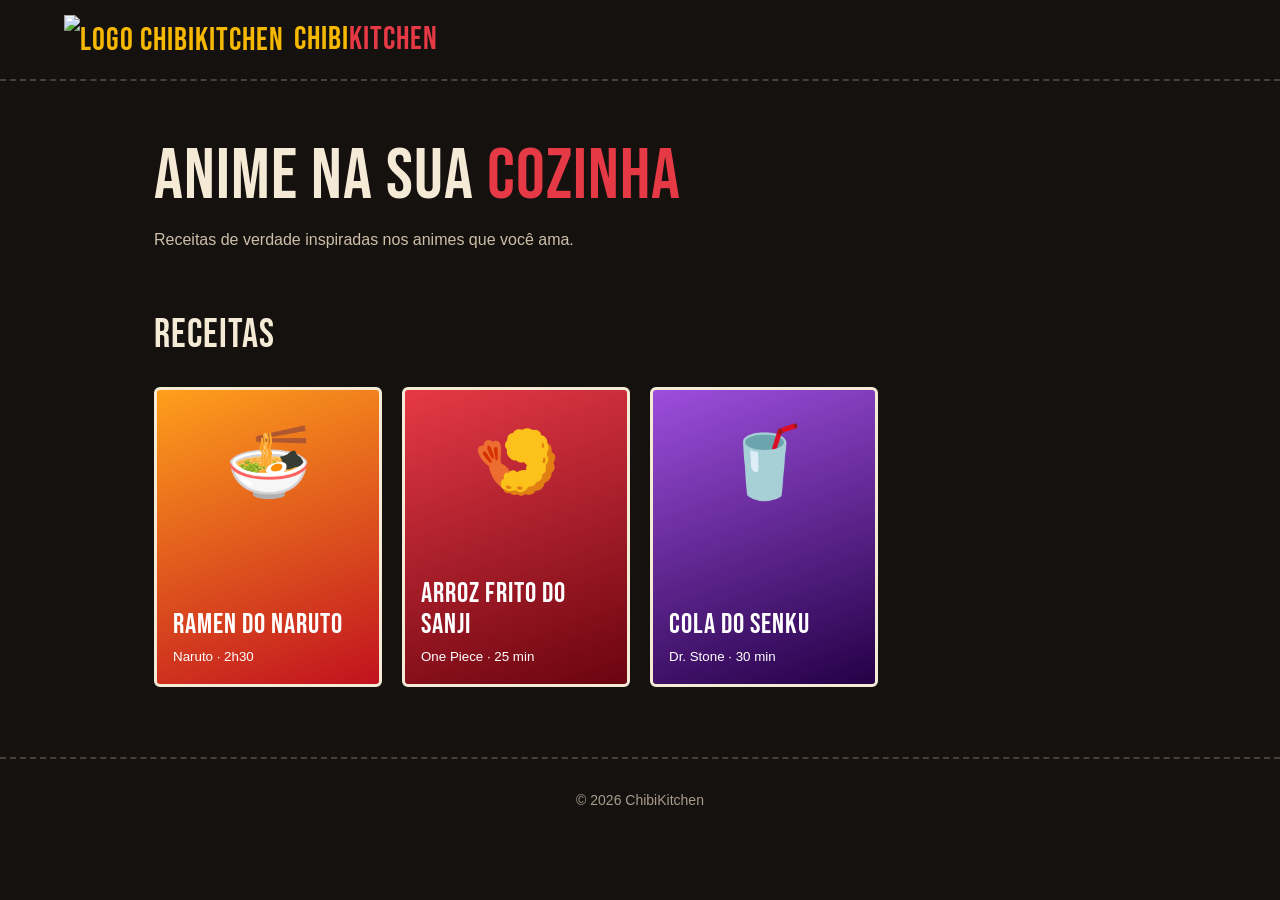
==== index.html @ 0630d631 "Atualização das receitas" ====
<!DOCTYPE html>
<html lang="pt-BR">

<head>
    <meta charset="UTF-8">
    <meta name="viewport" content="width=device-width, initial-scale=1">
    <title>ChibiKitchen</title>
    <link href="https://fonts.googleapis.com/css2?family=Bebas+Neue&display=swap" rel="stylesheet">
    <link rel="stylesheet" href="index.css">
</head>

<body>

    <!-- TOPO -->
    <header class="topo">
        <a class="logo" href="index.html">
            <img src="logo.png" alt="Logo ChibiKitchen">
            <span>Chibi<b>Kitchen</b></span>
        </a>
    </header>

    <!-- APRESENTAÇÃO -->
    <section class="hero">
        <h1>Anime na sua <span>cozinha</span></h1>
        <p>Receitas de verdade inspiradas nos animes que você ama.</p>
    </section>

    <!-- RECEITAS -->
    <main class="conteudo">
        <h2>Receitas</h2>

        <div class="grade">
            <a class="poster laranja" href="receita.html">
                <span class="emoji">🍜</span>
                <h3>Ramen do Naruto</h3>
                <small>Naruto · 2h30</small>
            </a>

            <a class="poster vermelho" href="receita-2.html">
                <span class="emoji">🍤</span>
                <h3>Arroz Frito do Sanji</h3>
                <small>One Piece · 25 min</small>
            </a>

            <a class="poster roxo" href="receita-3.html">
                <span class="emoji">🥤</span>
                <h3>Cola do Senku</h3>
                <small>Dr. Stone · 30 min</small>
            </a>
        </div>
    </main>

    <!-- RODAPÉ -->
    <footer>© 2026 ChibiKitchen</footer>

</body>

</html>
---- index.css ----
/* ===== GERAL ===== */
* {
    box-sizing: border-box;
    margin: 0;
    padding: 0;
}

body {
    font-family: Arial, sans-serif;
    background: #15110f;
    color: #f4ead5;
    line-height: 1.6;
}

a {
    color: inherit;
    text-decoration: none;
}

h1,
h2,
h3,
.logo {
    font-family: 'Bebas Neue', sans-serif;
    font-weight: normal;
    letter-spacing: 1px;
}

/* ===== TOPO ===== */
.topo {
    padding: 14px 5%;
    border-bottom: 2px dashed #4a3f37;
}

/* logo + nome lado a lado */
.logo {
    display: flex;
    align-items: center;
    gap: 10px;
    font-size: 32px;
    color: #f6b800;
}

.logo img {
    height: 50px;
}

.logo b {
    color: #e63946;
    font-weight: normal;
}

/* ===== APRESENTAÇÃO ===== */
.hero {
    max-width: 1100px;
    margin: auto;
    padding: 60px 5% 20px;
}

.hero h1 {
    font-size: 72px;
    line-height: 1;
}

.hero span {
    color: #e63946;
}

.hero p {
    margin-top: 14px;
    color: #cdbfa8;
    max-width: 500px;
}

/* ===== CONTEÚDO ===== */
.conteudo {
    max-width: 1100px;
    margin: auto;
    padding: 30px 5%;
}

.conteudo h2 {
    font-size: 40px;
    margin-bottom: 20px;
}

/* ===== CARDS (PÔSTERES) ===== */
.grade {
    display: grid;
    grid-template-columns: repeat(auto-fill, minmax(200px, 1fr));
    gap: 20px;
}

.poster {
    height: 300px;
    padding: 16px;
    border: 3px solid #f4ead5;
    border-radius: 6px;
    color: white;
    display: flex;
    flex-direction: column;
    justify-content: flex-end;
}

.poster:hover {
    transform: scale(1.04);
}

.emoji {
    font-size: 70px;
    text-align: center;
    margin-bottom: auto;
}

.poster h3 {
    font-size: 28px;
    line-height: 1.1;
}

.poster small {
    margin-top: 6px;
}

/* cores dos pôsteres */
.laranja {
    background: linear-gradient(160deg, #ff9f1c, #c1121f);
}

.vermelho {
    background: linear-gradient(160deg, #e63946, #6a040f);
}

.roxo {
    background: linear-gradient(160deg, #9d4edd, #240046);
}

/* ===== RODAPÉ ===== */
footer {
    text-align: center;
    padding: 30px;
    margin-top: 40px;
    border-top: 2px dashed #4a3f37;
    font-size: 14px;
    color: #a89c8a;
}

/* celular */
@media (max-width: 600px) {
    .hero h1 {
        font-size: 48px;
    }
}
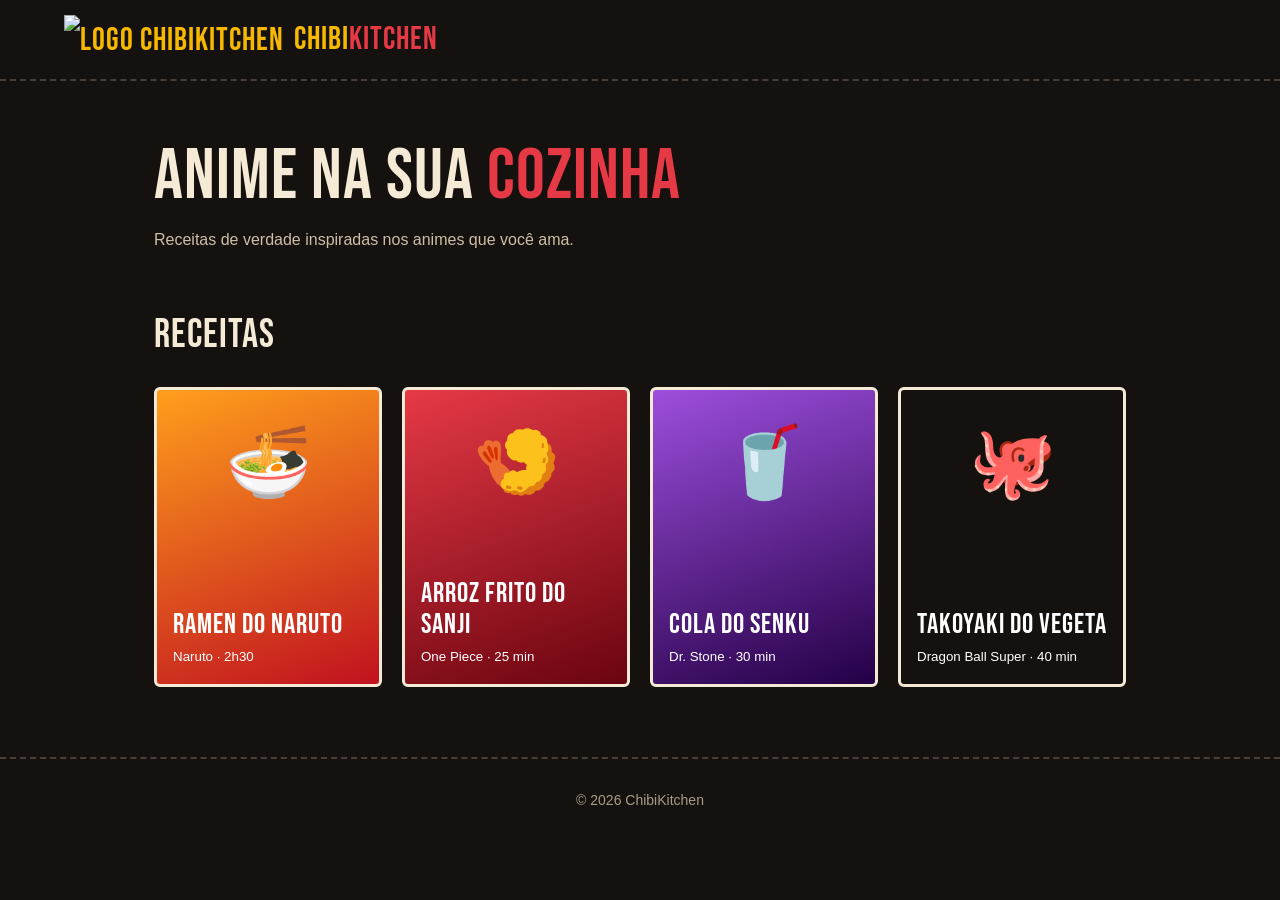
==== commit 3fe11f18: "Adição da ultima receita" ====
--- a/index.html
+++ b/index.html
@@ -47,6 +47,12 @@
                 <h3>Cola do Senku</h3>
                 <small>Dr. Stone · 30 min</small>
             </a>
+
+            <a class="poster azul" href="receita-4.html">
+                <span class="emoji">🐙</span>
+                <h3>Takoyaki do Vegeta</h3>
+                <small>Dragon Ball Super · 40 min</small>
+            </a>
         </div>
     </main>
 
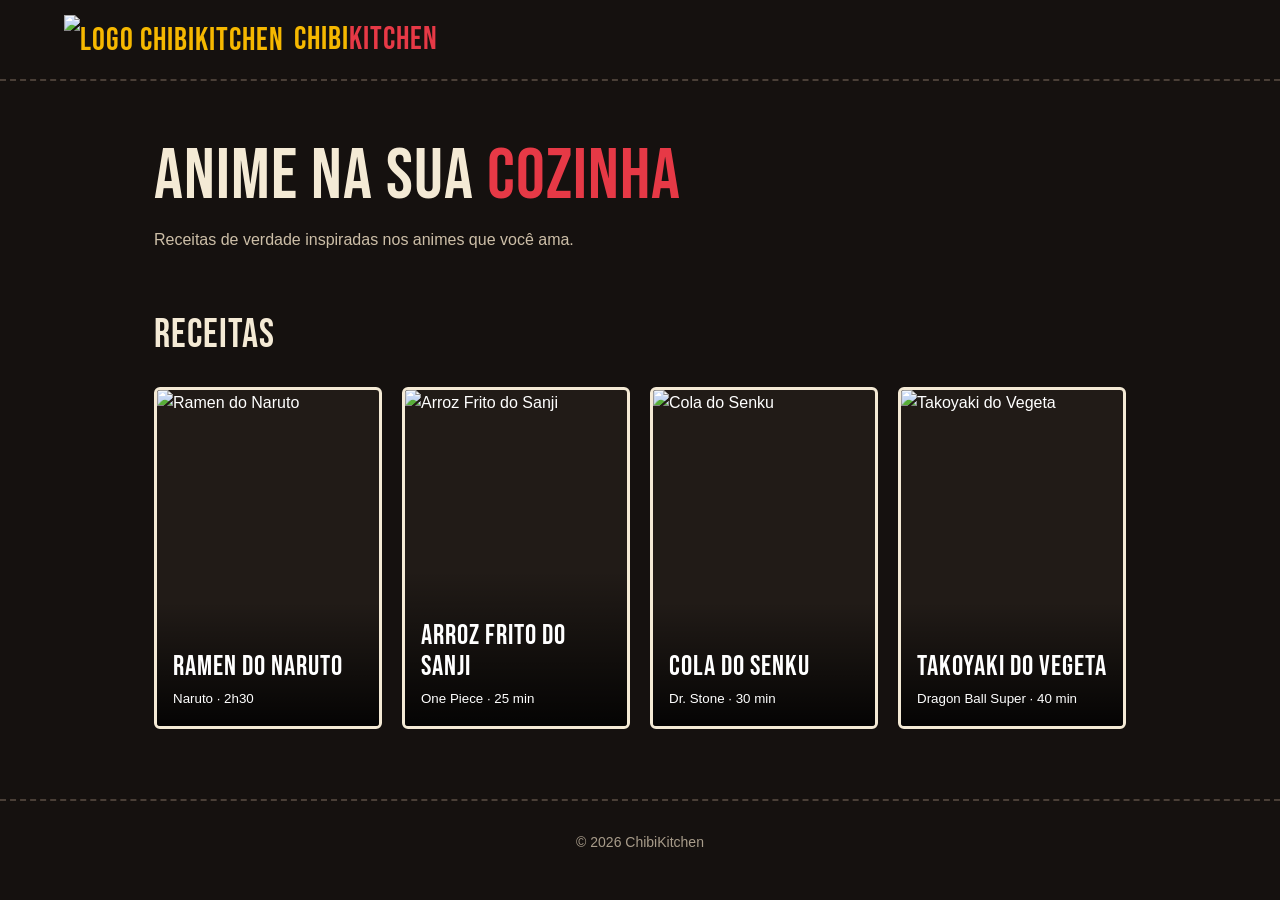
==== commit 9d3fb39e: "Atualização dos posters" ====
--- a/index.html
+++ b/index.html
@@ -30,29 +30,40 @@
         <h2>Receitas</h2>
 
         <div class="grade">
-            <a class="poster laranja" href="receita.html">
-                <span class="emoji">🍜</span>
-                <h3>Ramen do Naruto</h3>
-                <small>Naruto · 2h30</small>
+
+            <!-- Para trocar a imagem do pôster, mude o nome em src="..." -->
+            <a class="poster" href="receita.html">
+                <img src="naruto-poster.jpg" alt="Ramen do Naruto">
+                <div class="texto">
+                    <h3>Ramen do Naruto</h3>
+                    <small>Naruto · 2h30</small>
+                </div>
             </a>
 
-            <a class="poster vermelho" href="receita-2.html">
-                <span class="emoji">🍤</span>
-                <h3>Arroz Frito do Sanji</h3>
-                <small>One Piece · 25 min</small>
+            <a class="poster" href="receita-2.html">
+                <img src="sanji-poster.jpg" alt="Arroz Frito do Sanji">
+                <div class="texto">
+                    <h3>Arroz Frito do Sanji</h3>
+                    <small>One Piece · 25 min</small>
+                </div>
             </a>
 
-            <a class="poster roxo" href="receita-3.html">
-                <span class="emoji">🥤</span>
-                <h3>Cola do Senku</h3>
-                <small>Dr. Stone · 30 min</small>
+            <a class="poster" href="receita-3.html">
+                <img src="senku-poster.jpg" alt="Cola do Senku">
+                <div class="texto">
+                    <h3>Cola do Senku</h3>
+                    <small>Dr. Stone · 30 min</small>
+                </div>
             </a>
 
-            <a class="poster azul" href="receita-4.html">
-                <span class="emoji">🐙</span>
-                <h3>Takoyaki do Vegeta</h3>
-                <small>Dragon Ball Super · 40 min</small>
+            <a class="poster" href="receita-4.html">
+                <img src="vegeta-poster.jpg" alt="Takoyaki do Vegeta">
+                <div class="texto">
+                    <h3>Takoyaki do Vegeta</h3>
+                    <small>Dragon Ball Super · 40 min</small>
+                </div>
             </a>
+
         </div>
     </main>
 
--- a/index.css
+++ b/index.css
@@ -92,24 +92,42 @@
 }
 
 .poster {
-    height: 300px;
-    padding: 16px;
+    position: relative;
+    /* permite colocar imagem e texto por cima */
+    display: block;
+    aspect-ratio: 2 / 3;
+    /* proporção fixa de pôster */
     border: 3px solid #f4ead5;
     border-radius: 6px;
+    overflow: hidden;
+    /* corta a imagem nos cantos */
+    background: #211b17;
+    /* cor que aparece se a imagem não carregar */
     color: white;
-    display: flex;
-    flex-direction: column;
-    justify-content: flex-end;
 }
 
 .poster:hover {
     transform: scale(1.04);
 }
 
-.emoji {
-    font-size: 70px;
-    text-align: center;
-    margin-bottom: auto;
+/* a imagem enche o card sem esticar */
+.poster img {
+    position: absolute;
+    top: 0;
+    left: 0;
+    width: 100%;
+    height: 100%;
+    object-fit: cover;
+}
+
+/* texto por cima da imagem, com fundo escuro para dar para ler */
+.poster .texto {
+    position: absolute;
+    bottom: 0;
+    left: 0;
+    right: 0;
+    padding: 50px 16px 16px;
+    background: linear-gradient(to top, rgba(0, 0, 0, 0.85), transparent);
 }
 
 .poster h3 {
@@ -118,20 +136,8 @@
 }
 
 .poster small {
+    display: block;
     margin-top: 6px;
-}
-
-/* cores dos pôsteres */
-.laranja {
-    background: linear-gradient(160deg, #ff9f1c, #c1121f);
-}
-
-.vermelho {
-    background: linear-gradient(160deg, #e63946, #6a040f);
-}
-
-.roxo {
-    background: linear-gradient(160deg, #9d4edd, #240046);
 }
 
 /* ===== RODAPÉ ===== */
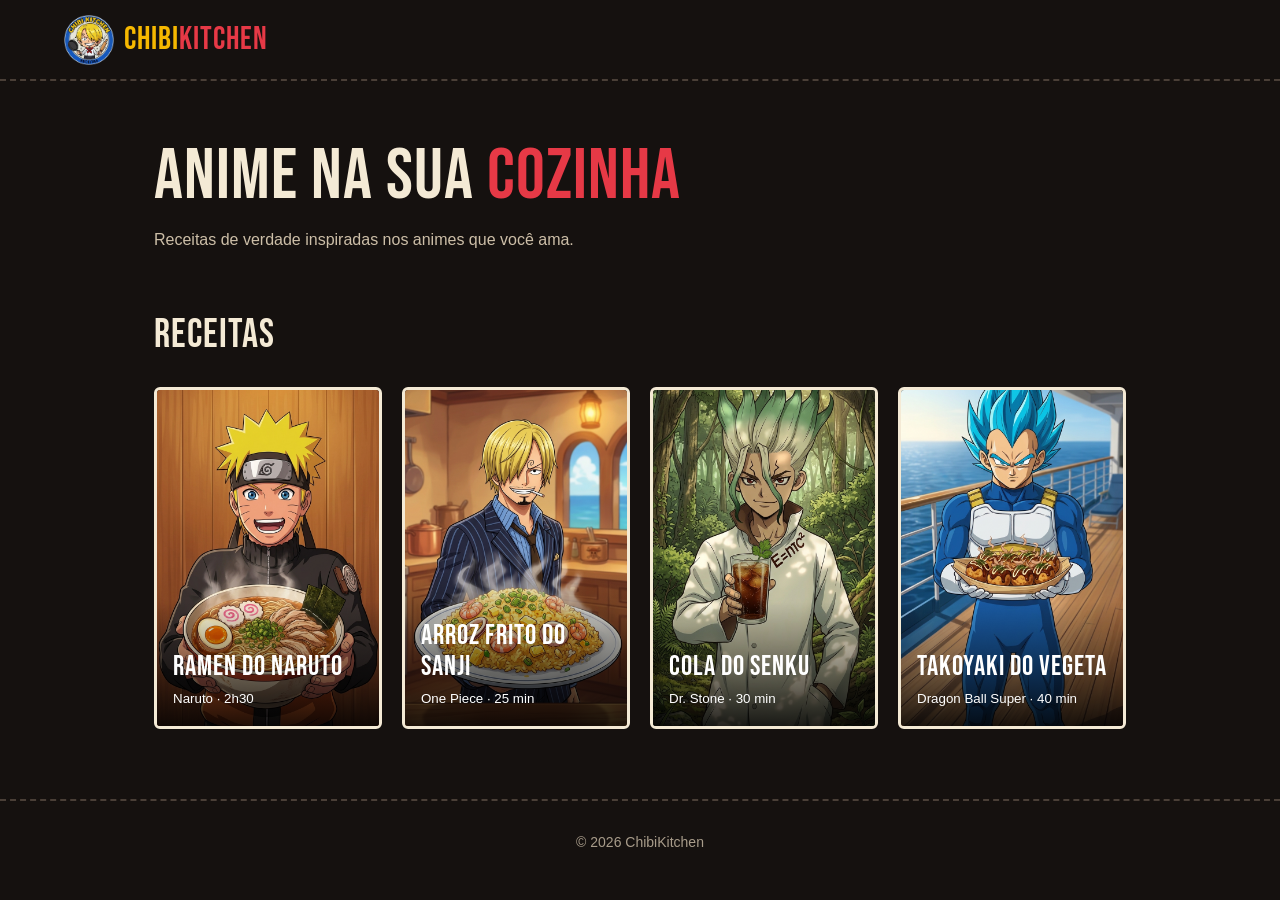
==== commit 4b8c86d4: "Adição de fotos nos posters" ====
--- a/index.html
+++ b/index.html
@@ -14,7 +14,7 @@
     <!-- TOPO -->
     <header class="topo">
         <a class="logo" href="index.html">
-            <img src="logo.png" alt="Logo ChibiKitchen">
+            <img src="imgs/logo.png" alt="Logo ChibiKitchen">
             <span>Chibi<b>Kitchen</b></span>
         </a>
     </header>
@@ -33,7 +33,7 @@
 
             <!-- Para trocar a imagem do pôster, mude o nome em src="..." -->
             <a class="poster" href="receita.html">
-                <img src="naruto-poster.jpg" alt="Ramen do Naruto">
+                <img src="imgs/Naruto.jpg" alt="Ramen do Naruto">
                 <div class="texto">
                     <h3>Ramen do Naruto</h3>
                     <small>Naruto · 2h30</small>
@@ -41,7 +41,7 @@
             </a>
 
             <a class="poster" href="receita-2.html">
-                <img src="sanji-poster.jpg" alt="Arroz Frito do Sanji">
+                <img src="imgs/Sanji.jpg" alt="Arroz Frito do Sanji">
                 <div class="texto">
                     <h3>Arroz Frito do Sanji</h3>
                     <small>One Piece · 25 min</small>
@@ -49,7 +49,7 @@
             </a>
 
             <a class="poster" href="receita-3.html">
-                <img src="senku-poster.jpg" alt="Cola do Senku">
+                <img src="imgs/Doutor.jpg" alt="Cola do Senku">
                 <div class="texto">
                     <h3>Cola do Senku</h3>
                     <small>Dr. Stone · 30 min</small>
@@ -57,7 +57,7 @@
             </a>
 
             <a class="poster" href="receita-4.html">
-                <img src="vegeta-poster.jpg" alt="Takoyaki do Vegeta">
+                <img src="imgs/Vegeta.jpg" alt="Takoyaki do Vegeta">
                 <div class="texto">
                     <h3>Takoyaki do Vegeta</h3>
                     <small>Dragon Ball Super · 40 min</small>
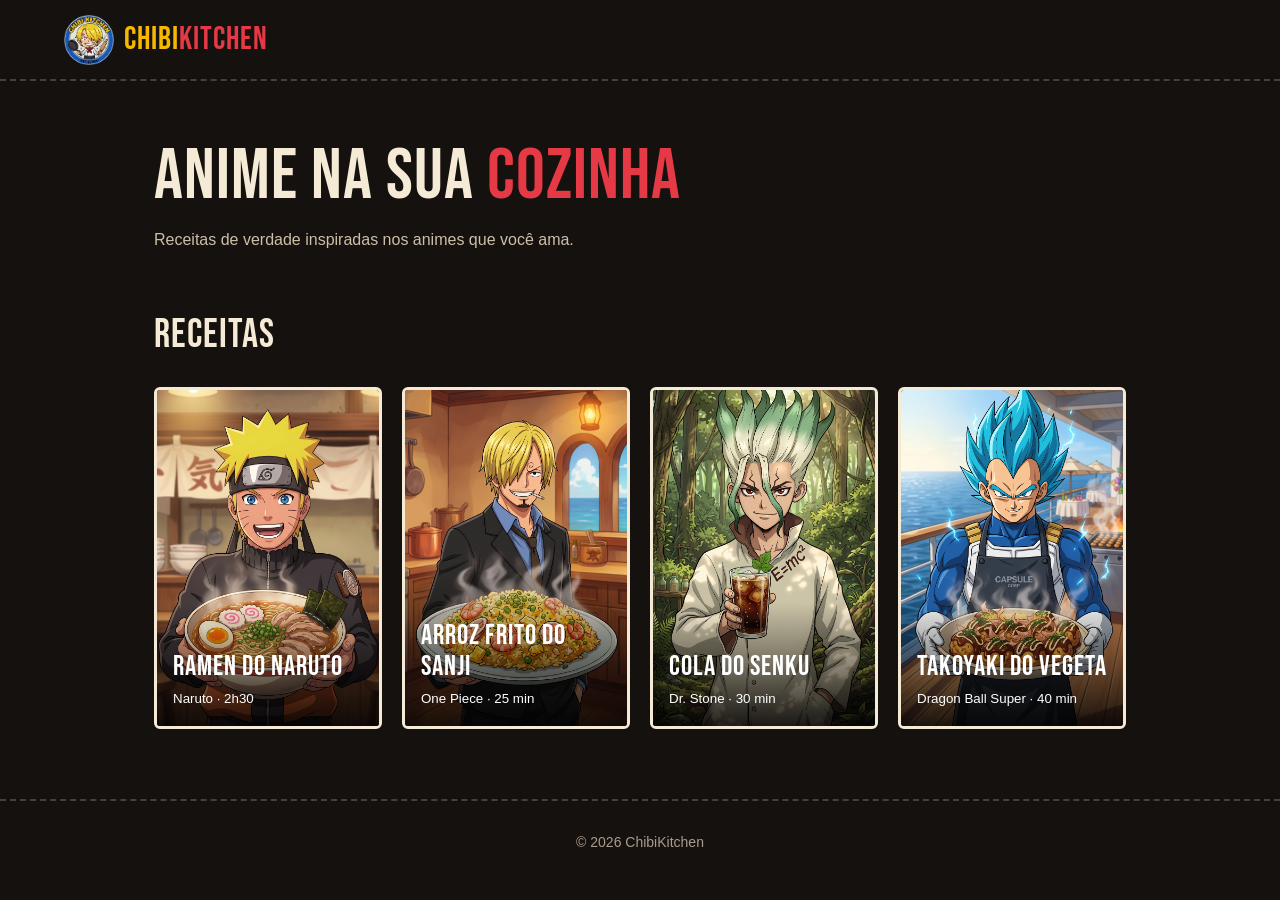
==== commit c6514112: "Atualização de fundo do site" ====
--- a/index.html
+++ b/index.html
@@ -10,6 +10,9 @@
 </head>
 
 <body>
+
+    <!-- fundo do anime (aparece ao passar o mouse nos pôsteres) -->
+    <div class="fundo-anime" id="fundo-anime" aria-hidden="true"></div>
 
     <!-- TOPO -->
     <header class="topo">
@@ -31,8 +34,10 @@
 
         <div class="grade">
 
-            <!-- Para trocar a imagem do pôster, mude o nome em src="..." -->
-            <a class="poster" href="receita.html">
+            <!-- Pôster: imagem do cartão (src="..." da <img>).
+             Fundo ao passar o mouse: outra imagem, indicada em data-fundo="..." no <a>.
+             Coloque os fundos em imgs/fundos/ (naruto.jpg, sanji.jpg, senku.jpg, vegeta.jpg). -->
+            <a class="poster" href="receita.html?id=naruto" data-fundo="imgs/fundos/naruto.jpg" style="--cor:#ff9f1c">
                 <img src="imgs/Naruto.jpg" alt="Ramen do Naruto">
                 <div class="texto">
                     <h3>Ramen do Naruto</h3>
@@ -40,7 +45,7 @@
                 </div>
             </a>
 
-            <a class="poster" href="receita-2.html">
+            <a class="poster" href="receita.html?id=sanji" data-fundo="imgs/fundos/sanji.jpg" style="--cor:#e63946">
                 <img src="imgs/Sanji.jpg" alt="Arroz Frito do Sanji">
                 <div class="texto">
                     <h3>Arroz Frito do Sanji</h3>
@@ -48,7 +53,7 @@
                 </div>
             </a>
 
-            <a class="poster" href="receita-3.html">
+            <a class="poster" href="receita.html?id=senku" data-fundo="imgs/fundos/senku.jpg" style="--cor:#9d4edd">
                 <img src="imgs/Doutor.jpg" alt="Cola do Senku">
                 <div class="texto">
                     <h3>Cola do Senku</h3>
@@ -56,7 +61,7 @@
                 </div>
             </a>
 
-            <a class="poster" href="receita-4.html">
+            <a class="poster" href="receita.html?id=vegeta" data-fundo="imgs/fundos/vegeta.jpg" style="--cor:#3a86ff">
                 <img src="imgs/Vegeta.jpg" alt="Takoyaki do Vegeta">
                 <div class="texto">
                     <h3>Takoyaki do Vegeta</h3>
@@ -70,6 +75,8 @@
     <!-- RODAPÉ -->
     <footer>© 2026 ChibiKitchen</footer>
 
+    <script src="index.js"></script>
+
 </body>
 
 </html>
--- a/index.css
+++ b/index.css
@@ -155,4 +155,51 @@
     .hero h1 {
         font-size: 48px;
     }
+}
+
+/* ===== FUNDO DO ANIME (ao passar o mouse no pôster) ===== */
+.fundo-anime {
+    position: fixed;
+    inset: 0;
+    z-index: -1;
+    background-size: cover;
+    background-position: center;
+    opacity: 0;
+    transition: opacity 0.5s ease;
+    pointer-events: none;
+}
+
+.fundo-anime.ativo {
+    opacity: 0.4;
+}
+
+/* escurece embaixo e nas bordas para o texto continuar legível */
+.fundo-anime::after {
+    content: "";
+    position: absolute;
+    inset: 0;
+    background:
+        radial-gradient(circle at 50% 30%, var(--cor, transparent) -80%, transparent 70%),
+        linear-gradient(to bottom, rgba(21, 17, 15, 0.45), #15110f 92%);
+}
+
+/* pôster: transição suave e borda na cor do anime */
+.poster {
+    transition: transform 0.25s ease, border-color 0.25s ease, box-shadow 0.25s ease;
+}
+
+.poster:hover,
+.poster:focus-visible {
+    transform: scale(1.04);
+    border-color: var(--cor, #f4ead5);
+    box-shadow: 0 0 24px -4px var(--cor, transparent);
+    outline: none;
+}
+
+@media (prefers-reduced-motion: reduce) {
+
+    .fundo-anime,
+    .poster {
+        transition: none;
+    }
 }
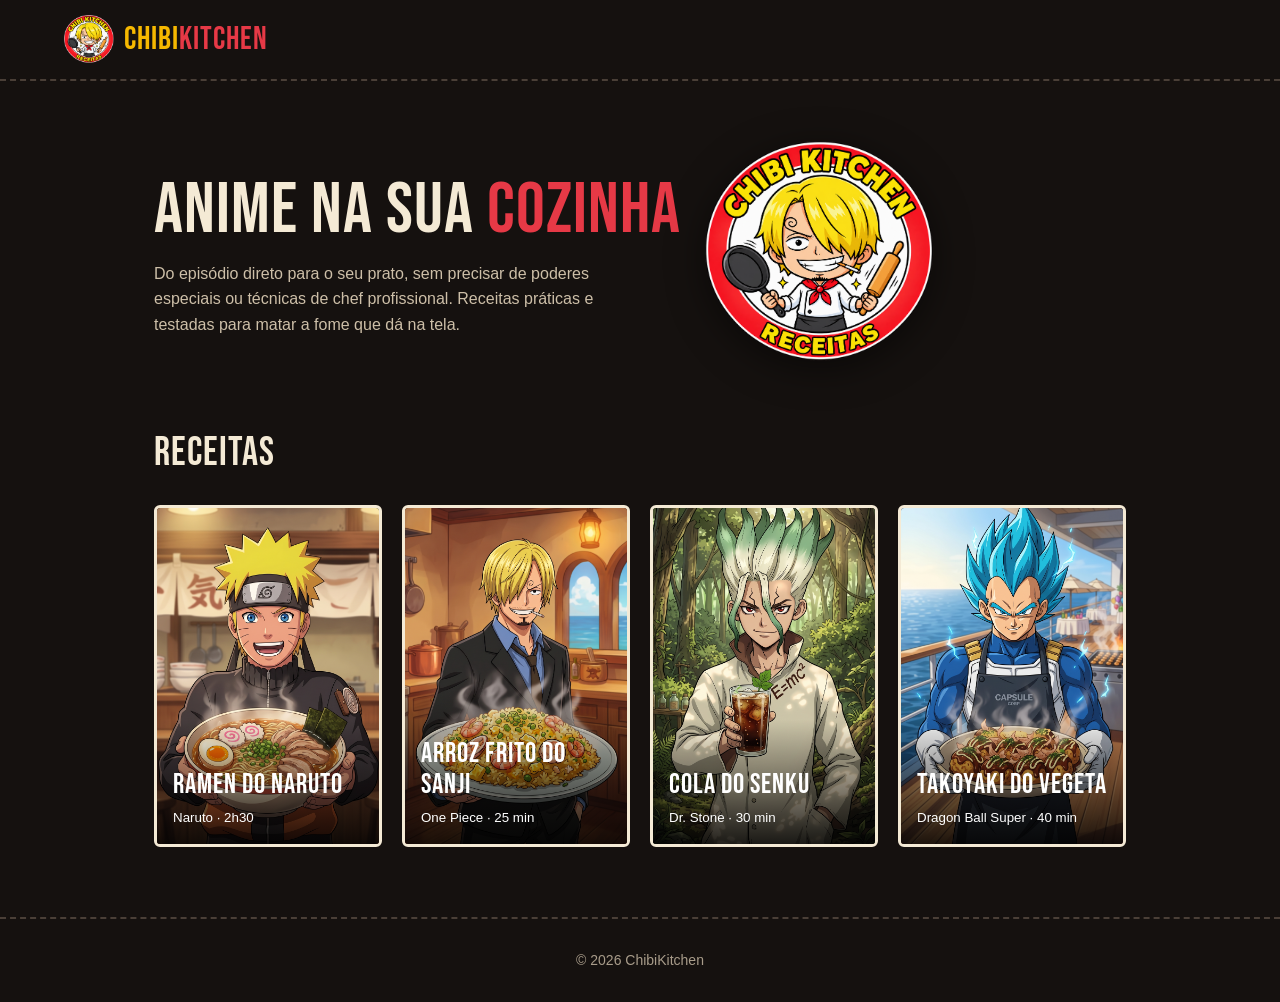
==== commit 6814034c: "Mudança do layout dos ingredientes e adição indita da logo" ====
--- a/index.html
+++ b/index.html
@@ -24,8 +24,12 @@
 
     <!-- APRESENTAÇÃO -->
     <section class="hero">
-        <h1>Anime na sua <span>cozinha</span></h1>
-        <p>Receitas de verdade inspiradas nos animes que você ama.</p>
+        <div class="hero-texto">
+            <h1>Anime na sua <span>cozinha</span></h1>
+            <p>Do episódio direto para o seu prato, sem precisar de poderes especiais ou técnicas de chef
+                profissional. Receitas práticas e testadas para matar a fome que dá na tela.</p>
+        </div>
+        <img class="hero-logo" src="imgs/logo.png" alt="Logo ChibiKitchen">
     </section>
 
     <!-- RECEITAS -->
--- a/index.css
+++ b/index.css
@@ -163,7 +163,10 @@
     inset: 0;
     z-index: -1;
     background-size: cover;
-    background-position: center;
+    background-position: center top;
+    /* ^ posição da imagem: "center top" mostra o topo dela (desce a imagem).
+       Para ajustar uma imagem específica, use data-posicao="center 20%" no pôster. */
+    background-repeat: no-repeat;
     opacity: 0;
     transition: opacity 0.5s ease;
     pointer-events: none;
@@ -202,4 +205,34 @@
     .poster {
         transition: none;
     }
+}
+
+/* barra do topo: cor sólida, o fundo do anime não aparece aqui */
+.topo {
+    position: relative;
+    z-index: 1;
+    background: #15110f;
+}
+
+
+/* ===== LOGO AO LADO DA DESCRIÇÃO ===== */
+.hero {
+    display: flex;
+    align-items: center;
+    justify-content: flex-start;
+    /* logo colada no texto; aumente/diminua o gap para afastar/aproximar */
+    gap: 24px;
+}
+
+.hero-logo {
+    width: clamp(90px, 20vw, 230px);
+    height: auto;
+    flex-shrink: 0;
+    filter: drop-shadow(0 8px 18px rgba(0, 0, 0, 0.5));
+}
+
+@media (max-width: 600px) {
+    .hero {
+        gap: 16px;
+    }
 }
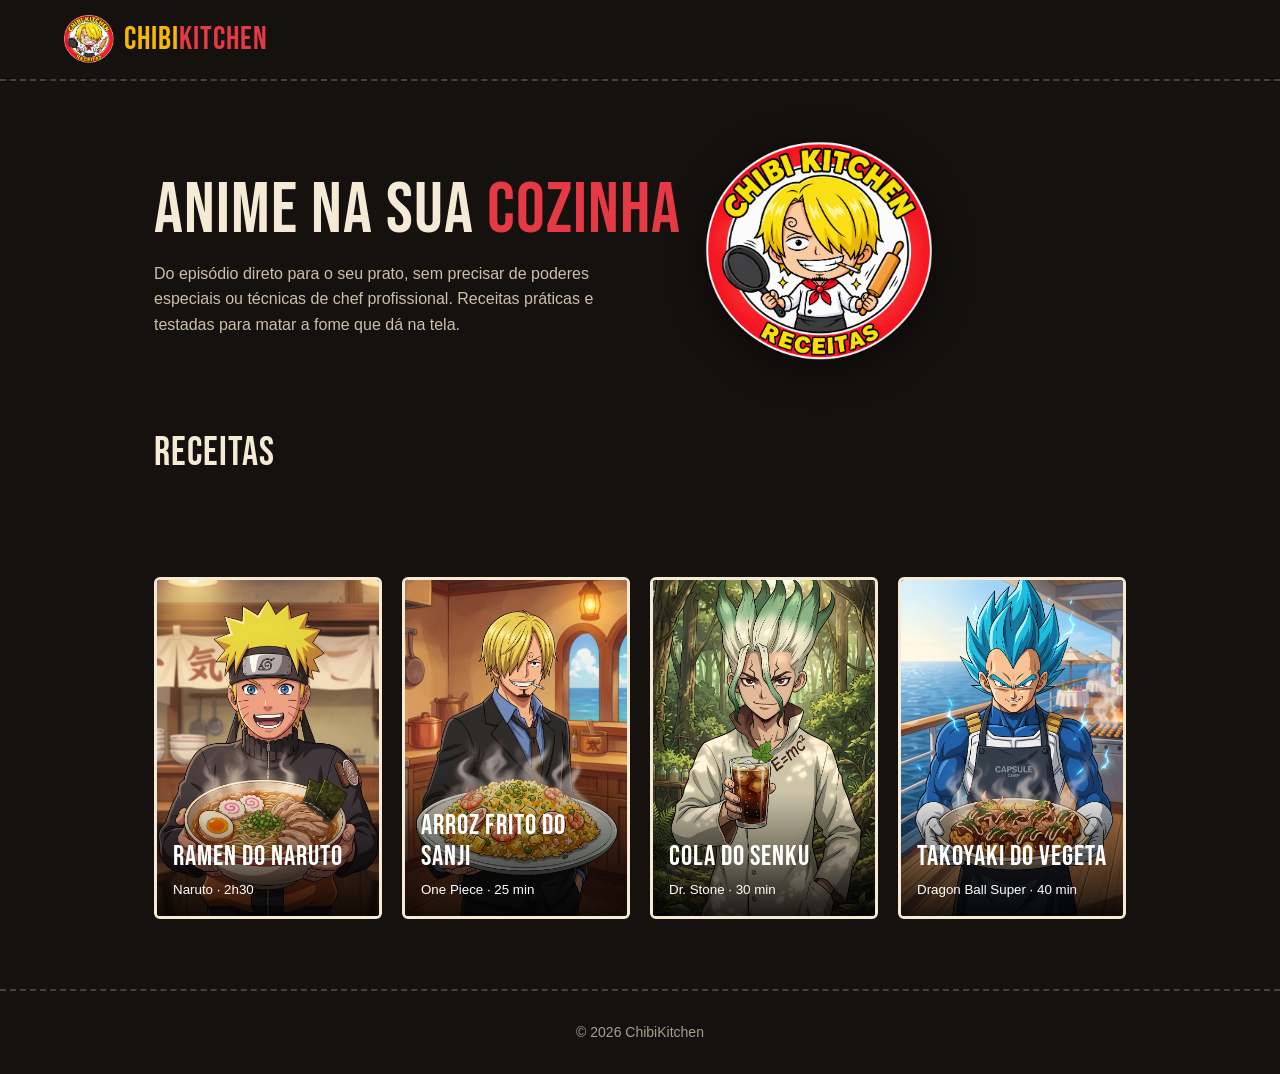
==== commit 33dba86f: "Adição de logos" ====
--- a/index.html
+++ b/index.html
@@ -41,37 +41,52 @@
             <!-- Pôster: imagem do cartão (src="..." da <img>).
              Fundo ao passar o mouse: outra imagem, indicada em data-fundo="..." no <a>.
              Coloque os fundos em imgs/fundos/ (naruto.jpg, sanji.jpg, senku.jpg, vegeta.jpg). -->
-            <a class="poster" href="receita.html?id=naruto" data-fundo="imgs/fundos/naruto.jpg" style="--cor:#ff9f1c">
-                <img src="imgs/Naruto.jpg" alt="Ramen do Naruto">
-                <div class="texto">
-                    <h3>Ramen do Naruto</h3>
-                    <small>Naruto · 2h30</small>
-                </div>
-            </a>
+            <div class="item">
+                <a class="poster" href="receita.html?id=naruto" data-fundo="imgs/fundos/naruto.jpg"
+                    style="--cor:#ff9f1c">
+                    <img src="imgs/Naruto.jpg" alt="Ramen do Naruto">
+                    <div class="texto">
+                        <h3>Ramen do Naruto</h3>
+                        <small>Naruto · 2h30</small>
+                    </div>
+                </a>
+                <img class="logo-anime" src="imgs/logos/naruto.png" data-nome="Naruto" alt="Logo de Naruto">
+            </div>
 
-            <a class="poster" href="receita.html?id=sanji" data-fundo="imgs/fundos/sanji.jpg" style="--cor:#e63946">
-                <img src="imgs/Sanji.jpg" alt="Arroz Frito do Sanji">
-                <div class="texto">
-                    <h3>Arroz Frito do Sanji</h3>
-                    <small>One Piece · 25 min</small>
-                </div>
-            </a>
+            <div class="item">
+                <a class="poster" href="receita.html?id=sanji" data-fundo="imgs/fundos/sanji.jpg" style="--cor:#e63946">
+                    <img src="imgs/Sanji.jpg" alt="Arroz Frito do Sanji">
+                    <div class="texto">
+                        <h3>Arroz Frito do Sanji</h3>
+                        <small>One Piece · 25 min</small>
+                    </div>
+                </a>
+                <img class="logo-anime" src="imgs/logos/one-piece.png" data-nome="One Piece" alt="Logo de One Piece">
+            </div>
 
-            <a class="poster" href="receita.html?id=senku" data-fundo="imgs/fundos/senku.jpg" style="--cor:#9d4edd">
-                <img src="imgs/Doutor.jpg" alt="Cola do Senku">
-                <div class="texto">
-                    <h3>Cola do Senku</h3>
-                    <small>Dr. Stone · 30 min</small>
-                </div>
-            </a>
+            <div class="item">
+                <a class="poster" href="receita.html?id=senku" data-fundo="imgs/fundos/senku.jpg" style="--cor:#9d4edd">
+                    <img src="imgs/Doutor.jpg" alt="Cola do Senku">
+                    <div class="texto">
+                        <h3>Cola do Senku</h3>
+                        <small>Dr. Stone · 30 min</small>
+                    </div>
+                </a>
+                <img class="logo-anime" src="imgs/logos/dr-stone.png" data-nome="Dr. Stone" alt="Logo de Dr. Stone">
+            </div>
 
-            <a class="poster" href="receita.html?id=vegeta" data-fundo="imgs/fundos/vegeta.jpg" style="--cor:#3a86ff">
-                <img src="imgs/Vegeta.jpg" alt="Takoyaki do Vegeta">
-                <div class="texto">
-                    <h3>Takoyaki do Vegeta</h3>
-                    <small>Dragon Ball Super · 40 min</small>
-                </div>
-            </a>
+            <div class="item">
+                <a class="poster" href="receita.html?id=vegeta" data-fundo="imgs/fundos/vegeta.jpg"
+                    style="--cor:#3a86ff">
+                    <img src="imgs/Vegeta.jpg" alt="Takoyaki do Vegeta">
+                    <div class="texto">
+                        <h3>Takoyaki do Vegeta</h3>
+                        <small>Dragon Ball Super · 40 min</small>
+                    </div>
+                </a>
+                <img class="logo-anime" src="imgs/logos/dragon-ball-super.png" data-nome="Dragon Ball Super"
+                    alt="Logo de Dragon Ball Super">
+            </div>
 
         </div>
     </main>
--- a/index.css
+++ b/index.css
@@ -235,4 +235,77 @@
     .hero {
         gap: 16px;
     }
+}
+
+
+/* ===== LOGO DO ANIME: sobe por trás do pôster e fica em cima dele ===== */
+.grade {
+    row-gap: 0;
+}
+
+/* .item = pôster + espaço reservado em cima para a logo (o pôster corta o que passa da borda, por isso a logo fica fora dele) */
+.item {
+    position: relative;
+    padding-top: 72px;
+}
+
+.item .poster {
+    position: relative;
+    z-index: 1;
+    /* pôster na frente da logo */
+}
+
+/* mesma caixa para todas as logos: elas se ajustam a ela sem distorcer, então ficam num tamanho parecido */
+.logo-anime {
+    position: absolute;
+    top: 0;
+    left: 8%;
+    width: 84%;
+    height: 66px;
+    z-index: 0;
+    object-fit: contain;
+    object-position: center bottom;
+    /* apoiada na borda de cima do pôster */
+    opacity: 0;
+    transform: translateY(100px);
+    /* escondida atrás do pôster */
+    transition: transform 0.45s cubic-bezier(0.2, 1.3, 0.4, 1), opacity 0.25s ease;
+    filter: drop-shadow(0 4px 8px rgba(0, 0, 0, 0.7));
+    pointer-events: none;
+}
+
+.poster:hover+.logo-anime,
+.poster:focus-visible+.logo-anime {
+    opacity: 1;
+    transform: translateY(0);
+}
+
+/* nome do anime em texto (quando o arquivo da logo não existe) */
+.logo-texto {
+    display: flex;
+    align-items: flex-end;
+    justify-content: center;
+    font-family: 'Bebas Neue', sans-serif;
+    font-size: 34px;
+    line-height: 1;
+    letter-spacing: 1px;
+    text-align: center;
+    color: #fff;
+    text-shadow: 0 3px 8px rgba(0, 0, 0, 0.9);
+    filter: none;
+}
+
+/* celular/tablet (sem mouse): a logo fica sempre visível em cima do pôster */
+@media (hover: none) {
+    .logo-anime {
+        opacity: 1;
+        transform: none;
+    }
+}
+
+@media (prefers-reduced-motion: reduce) {
+    .logo-anime {
+        transition: opacity 0.2s ease;
+        transform: none;
+    }
 }
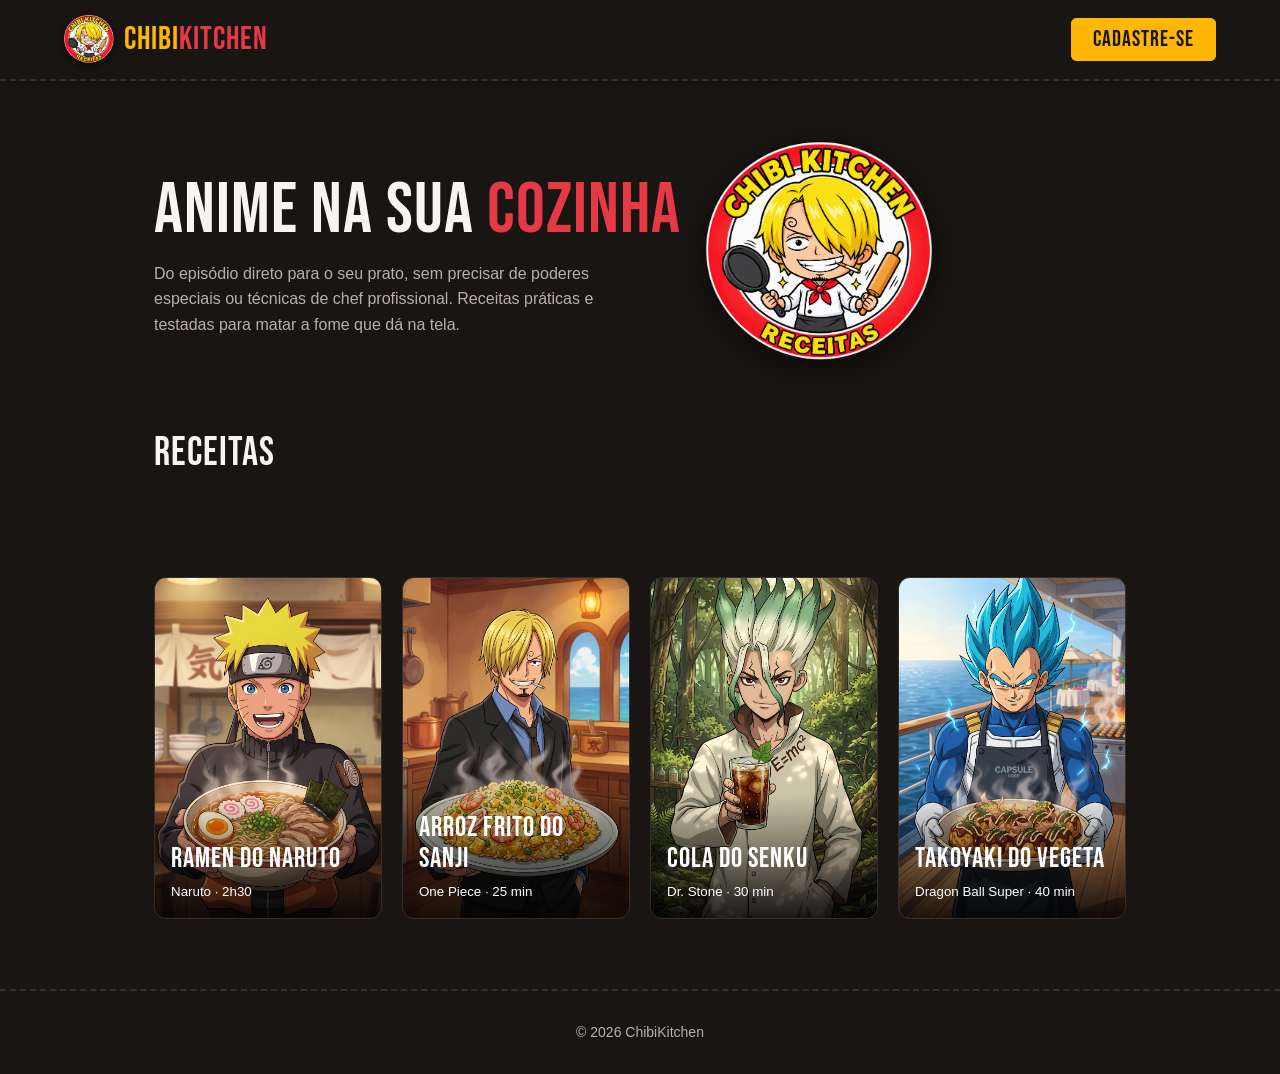
==== commit ff3bdef7: "Atualização de aparência" ====
--- a/index.html
+++ b/index.html
@@ -20,6 +20,9 @@
             <img src="imgs/logo.png" alt="Logo ChibiKitchen">
             <span>Chibi<b>Kitchen</b></span>
         </a>
+        <nav class="menu-topo">
+            <a class="btn-cadastro" href="cadastro.html">Cadastre-se</a>
+        </nav>
     </header>
 
     <!-- APRESENTAÇÃO -->
@@ -43,7 +46,7 @@
              Coloque os fundos em imgs/fundos/ (naruto.jpg, sanji.jpg, senku.jpg, vegeta.jpg). -->
             <div class="item">
                 <a class="poster" href="receita.html?id=naruto" data-fundo="imgs/fundos/naruto.jpg"
-                    style="--cor:#ff9f1c">
+                    style="--cor:#FF7B00">
                     <img src="imgs/Naruto.jpg" alt="Ramen do Naruto">
                     <div class="texto">
                         <h3>Ramen do Naruto</h3>
@@ -54,7 +57,7 @@
             </div>
 
             <div class="item">
-                <a class="poster" href="receita.html?id=sanji" data-fundo="imgs/fundos/sanji.jpg" style="--cor:#e63946">
+                <a class="poster" href="receita.html?id=sanji" data-fundo="imgs/fundos/sanji.jpg" style="--cor:#FFB703">
                     <img src="imgs/Sanji.jpg" alt="Arroz Frito do Sanji">
                     <div class="texto">
                         <h3>Arroz Frito do Sanji</h3>
@@ -65,7 +68,7 @@
             </div>
 
             <div class="item">
-                <a class="poster" href="receita.html?id=senku" data-fundo="imgs/fundos/senku.jpg" style="--cor:#9d4edd">
+                <a class="poster" href="receita.html?id=senku" data-fundo="imgs/fundos/senku.jpg" style="--cor:#2EC4B6">
                     <img src="imgs/Doutor.jpg" alt="Cola do Senku">
                     <div class="texto">
                         <h3>Cola do Senku</h3>
@@ -77,7 +80,7 @@
 
             <div class="item">
                 <a class="poster" href="receita.html?id=vegeta" data-fundo="imgs/fundos/vegeta.jpg"
-                    style="--cor:#3a86ff">
+                    style="--cor:#00B4D8">
                     <img src="imgs/Vegeta.jpg" alt="Takoyaki do Vegeta">
                     <div class="texto">
                         <h3>Takoyaki do Vegeta</h3>
--- a/index.css
+++ b/index.css
@@ -1,3 +1,15 @@
+/* ===== PALETA: Izakaya noturno ===== */
+:root {
+    --bg: #181512;          /* fundo principal */
+    --bg-2: #241F1B;        /* cards, modais e seções destacadas */
+    --borda: #362F29;       /* bordas sutis e divisores */
+    --vermelho: #E63946;    /* destaque primário (marca) */
+    --amarelo: #FFB703;     /* destaque secundário / botões e badges */
+    --amarelo-hover: #FFC933;
+    --texto: #F8F5F0;       /* títulos e chamadas */
+    --texto-2: #B8B0A8;     /* descrições e parágrafos */
+}
+
 /* ===== GERAL ===== */
 * {
     box-sizing: border-box;
@@ -7,8 +19,8 @@
 
 body {
     font-family: Arial, sans-serif;
-    background: #15110f;
-    color: #f4ead5;
+    background: var(--bg);
+    color: var(--texto);
     line-height: 1.6;
 }
 
@@ -29,7 +41,7 @@
 /* ===== TOPO ===== */
 .topo {
     padding: 14px 5%;
-    border-bottom: 2px dashed #4a3f37;
+    border-bottom: 2px dashed var(--borda);
 }
 
 /* logo + nome lado a lado */
@@ -38,15 +50,16 @@
     align-items: center;
     gap: 10px;
     font-size: 32px;
-    color: #f6b800;
+    color: var(--amarelo);
 }
 
 .logo img {
     height: 50px;
+    filter: drop-shadow(0 3px 6px rgba(0, 0, 0, 0.6));
 }
 
 .logo b {
-    color: #e63946;
+    color: var(--vermelho);
     font-weight: normal;
 }
 
@@ -63,12 +76,12 @@
 }
 
 .hero span {
-    color: #e63946;
+    color: var(--vermelho);
 }
 
 .hero p {
     margin-top: 14px;
-    color: #cdbfa8;
+    color: var(--texto-2);
     max-width: 500px;
 }
 
@@ -97,17 +110,13 @@
     display: block;
     aspect-ratio: 2 / 3;
     /* proporção fixa de pôster */
-    border: 3px solid #f4ead5;
-    border-radius: 6px;
+    border: 1px solid var(--borda);
+    border-radius: 12px;
     overflow: hidden;
     /* corta a imagem nos cantos */
-    background: #211b17;
+    background: var(--bg-2);
     /* cor que aparece se a imagem não carregar */
     color: white;
-}
-
-.poster:hover {
-    transform: scale(1.04);
 }
 
 /* a imagem enche o card sem esticar */
@@ -145,9 +154,9 @@
     text-align: center;
     padding: 30px;
     margin-top: 40px;
-    border-top: 2px dashed #4a3f37;
+    border-top: 2px dashed var(--borda);
     font-size: 14px;
-    color: #a89c8a;
+    color: var(--texto-2);
 }
 
 /* celular */
@@ -183,19 +192,19 @@
     inset: 0;
     background:
         radial-gradient(circle at 50% 30%, var(--cor, transparent) -80%, transparent 70%),
-        linear-gradient(to bottom, rgba(21, 17, 15, 0.45), #15110f 92%);
+        linear-gradient(to bottom, rgba(24, 21, 18, 0.45), var(--bg) 92%);
 }
 
 /* pôster: transição suave e borda na cor do anime */
 .poster {
-    transition: transform 0.25s ease, border-color 0.25s ease, box-shadow 0.25s ease;
+    transition: all 0.3s ease;
 }
 
 .poster:hover,
 .poster:focus-visible {
-    transform: scale(1.04);
-    border-color: var(--cor, #f4ead5);
-    box-shadow: 0 0 24px -4px var(--cor, transparent);
+    transform: translateY(-6px);
+    border-color: var(--cor, var(--texto));
+    box-shadow: 0 0 0 1px var(--cor, transparent), 0 10px 28px -6px var(--cor, transparent);
     outline: none;
 }
 
@@ -209,9 +218,11 @@
 
 /* barra do topo: cor sólida, o fundo do anime não aparece aqui */
 .topo {
-    position: relative;
-    z-index: 1;
-    background: #15110f;
+    position: sticky;
+    top: 0;
+    z-index: 30;
+    background: var(--bg);
+    box-shadow: 0 6px 16px -10px rgba(0, 0, 0, 0.8);
 }
 
 
@@ -308,4 +319,32 @@
         transition: opacity 0.2s ease;
         transform: none;
     }
+}
+
+/* ===== TOPO: logo à esquerda, cadastro à direita ===== */
+.topo {
+    display: flex;
+    align-items: center;
+    justify-content: space-between;
+    gap: 16px;
+}
+
+.btn-cadastro {
+    font-family: 'Bebas Neue', sans-serif;
+    font-size: 22px;
+    letter-spacing: 1px;
+    padding: 6px 20px;
+    border: 2px solid var(--amarelo);
+    border-radius: 6px;
+    background: var(--amarelo);
+    color: var(--bg);
+    transition: background 0.2s ease, border-color 0.2s ease, transform 0.2s ease;
+}
+
+.btn-cadastro:hover,
+.btn-cadastro:focus-visible {
+    background: var(--amarelo-hover);
+    border-color: var(--amarelo-hover);
+    color: var(--bg);
+    outline: none;
 }
